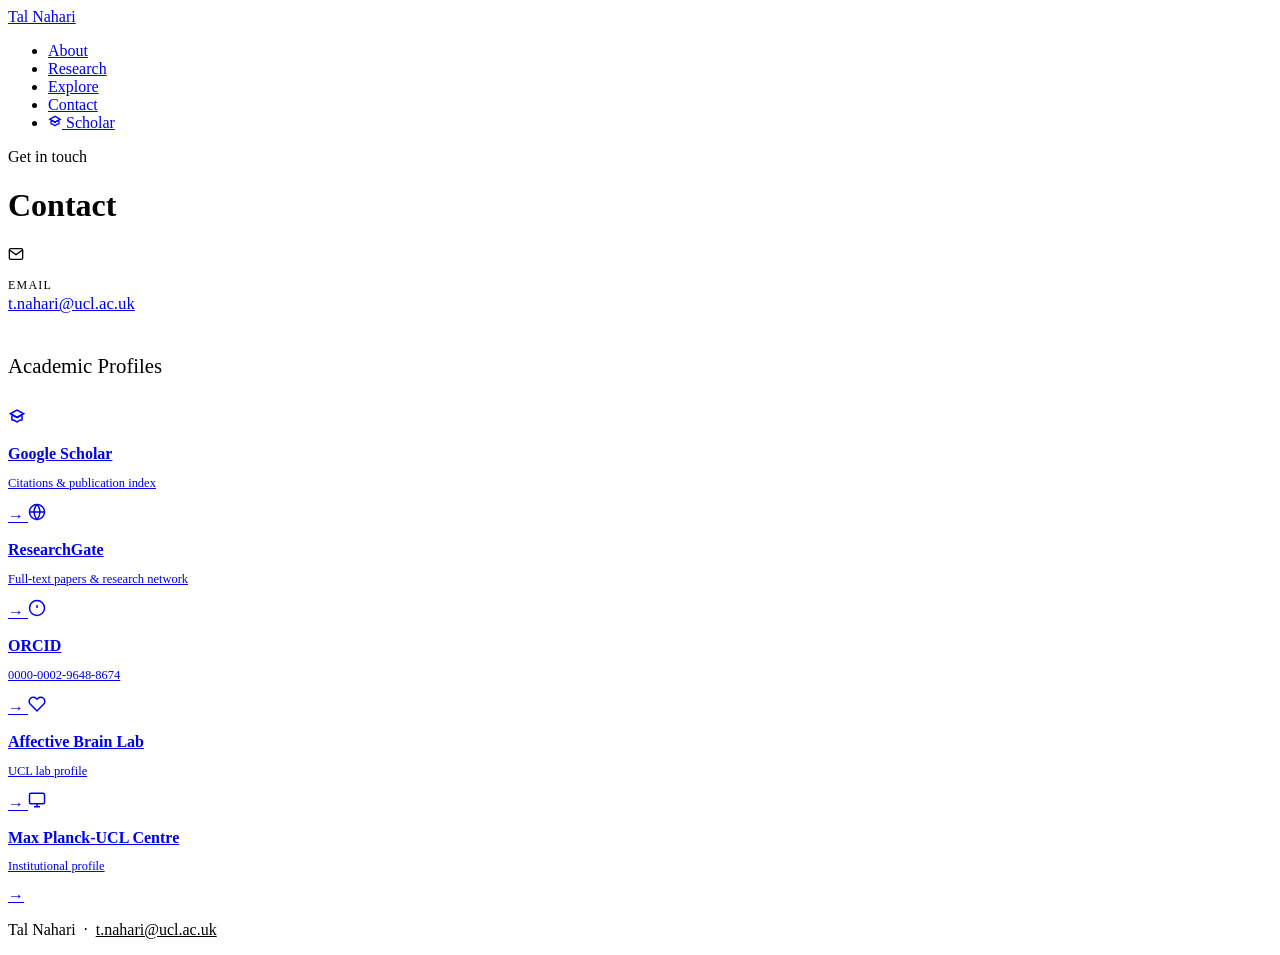
==== contact.html @ 0ed112f7 "Add files via upload" ====
<!DOCTYPE html>
<html lang="en">
<head>
  <meta charset="UTF-8" />
  <meta name="viewport" content="width=device-width, initial-scale=1.0" />
  <title>Contact — Tal Nahari</title>
  <link rel="stylesheet" href="style.css" />
</head>
<body>

  <!-- NAV -->
  <nav class="nav">
    <div class="nav-inner">
      <a href="index.html" class="nav-brand">Tal Nahari</a>
      <ul class="nav-links">
        <li><a href="index.html">About</a></li>
        <li><a href="research.html">Research</a></li>
        <li><a href="fun.html">Explore</a></li>
        <li><a href="contact.html" class="active">Contact</a></li>
        <li>
          <a href="https://scholar.google.com/citations?user=2rUbAiMAAAAJ&hl=en" target="_blank" rel="noopener" class="scholar-link">
            <svg width="14" height="14" viewBox="0 0 24 24" fill="none" stroke="currentColor" stroke-width="2.2" stroke-linecap="round"><path d="M12 14l9-5-9-5-9 5 9 5z"/><path d="M12 14l6.16-3.422a12.083 12.083 0 01.665 6.479A11.952 11.952 0 0012 20.055a11.952 11.952 0 00-6.824-2.998 12.078 12.078 0 01.665-6.479L12 14z"/></svg>
            Scholar
          </a>
        </li>
      </ul>
    </div>
  </nav>

  <main class="page" style="max-width: 600px;">

    <div class="page-header">
      <p class="eyebrow">Get in touch</p>
      <h1>Contact</h1>
    </div>

    <!-- EMAIL -->
    <div class="contact-line" style="margin-bottom: 2.5rem;">
      <svg width="16" height="16" viewBox="0 0 24 24" fill="none" stroke="currentColor" stroke-width="2"><path d="M4 4h16c1.1 0 2 .9 2 2v12c0 1.1-.9 2-2 2H4c-1.1 0-2-.9-2-2V6c0-1.1.9-2 2-2z"/><polyline points="22,6 12,13 2,6"/></svg>
      <div>
        <p style="font-size:0.75rem;letter-spacing:0.1em;text-transform:uppercase;color:var(--muted);margin-bottom:0.1rem">Email</p>
        <a href="mailto:t.nahari@ucl.ac.uk" style="font-size:1.05rem;">t.nahari@ucl.ac.uk</a>
      </div>
    </div>

    <!-- ACADEMIC PROFILES -->
    <h3 style="font-family:var(--font-display);font-size:1.3rem;font-weight:400;margin-bottom:1.2rem;padding-bottom:0.6rem;border-bottom:1px solid var(--border);">Academic Profiles</h3>

    <div class="profile-links-list">

      <a href="https://scholar.google.com/citations?user=2rUbAiMAAAAJ&hl=en" target="_blank" rel="noopener" class="profile-link">
        <svg width="18" height="18" viewBox="0 0 24 24" fill="none" stroke="currentColor" stroke-width="2"><path d="M12 14l9-5-9-5-9 5 9 5z"/><path d="M12 14l6.16-3.422a12.083 12.083 0 01.665 6.479A11.952 11.952 0 0012 20.055a11.952 11.952 0 00-6.824-2.998 12.078 12.078 0 01.665-6.479L12 14z"/></svg>
        <div class="pl-label">
          <p style="font-weight:600;margin-bottom:0">Google Scholar</p>
          <p style="font-size:0.78rem;color:var(--muted);font-weight:400">Citations &amp; publication index</p>
        </div>
        <span class="pl-arrow">&#8594;</span>
      </a>

      <a href="https://www.researchgate.net/profile/Tal-Nahari" target="_blank" rel="noopener" class="profile-link">
        <svg width="18" height="18" viewBox="0 0 24 24" fill="none" stroke="currentColor" stroke-width="2"><circle cx="12" cy="12" r="10"/><line x1="2" y1="12" x2="22" y2="12"/><path d="M12 2a15.3 15.3 0 0 1 4 10 15.3 15.3 0 0 1-4 10 15.3 15.3 0 0 1-4-10 15.3 15.3 0 0 1 4-10z"/></svg>
        <div class="pl-label">
          <p style="font-weight:600;margin-bottom:0">ResearchGate</p>
          <p style="font-size:0.78rem;color:var(--muted);font-weight:400">Full-text papers &amp; research network</p>
        </div>
        <span class="pl-arrow">&#8594;</span>
      </a>

      <a href="https://orcid.org/0000-0002-9648-8674" target="_blank" rel="noopener" class="profile-link">
        <svg width="18" height="18" viewBox="0 0 24 24" fill="none" stroke="currentColor" stroke-width="2"><circle cx="12" cy="12" r="10"/><line x1="12" y1="8" x2="12" y2="12"/><line x1="12" y1="16" x2="12.01" y2="16"/></svg>
        <div class="pl-label">
          <p style="font-weight:600;margin-bottom:0">ORCID</p>
          <p style="font-size:0.78rem;color:var(--muted);font-weight:400">0000-0002-9648-8674</p>
        </div>
        <span class="pl-arrow">&#8594;</span>
      </a>

      <a href="https://affectivebrain.com/?page_id=7179" target="_blank" rel="noopener" class="profile-link">
        <svg width="18" height="18" viewBox="0 0 24 24" fill="none" stroke="currentColor" stroke-width="2"><path d="M20.84 4.61a5.5 5.5 0 0 0-7.78 0L12 5.67l-1.06-1.06a5.5 5.5 0 0 0-7.78 7.78l1.06 1.06L12 21.23l7.78-7.78 1.06-1.06a5.5 5.5 0 0 0 0-7.78z"/></svg>
        <div class="pl-label">
          <p style="font-weight:600;margin-bottom:0">Affective Brain Lab</p>
          <p style="font-size:0.78rem;color:var(--muted);font-weight:400">UCL lab profile</p>
        </div>
        <span class="pl-arrow">&#8594;</span>
      </a>

      <a href="https://www.mps-ucl-centre.mpg.de/person/131955" target="_blank" rel="noopener" class="profile-link">
        <svg width="18" height="18" viewBox="0 0 24 24" fill="none" stroke="currentColor" stroke-width="2"><rect x="2" y="3" width="20" height="14" rx="2" ry="2"/><line x1="8" y1="21" x2="16" y2="21"/><line x1="12" y1="17" x2="12" y2="21"/></svg>
        <div class="pl-label">
          <p style="font-weight:600;margin-bottom:0">Max Planck-UCL Centre</p>
          <p style="font-size:0.78rem;color:var(--muted);font-weight:400">Institutional profile</p>
        </div>
        <span class="pl-arrow">&#8594;</span>
      </a>



    </div>

  </main>

  <footer>
    <p>Tal Nahari &nbsp;·&nbsp; <a href="mailto:t.nahari@ucl.ac.uk" style="color:var(--accent)">t.nahari@ucl.ac.uk</a></p>
  </footer>

</body>
</html>
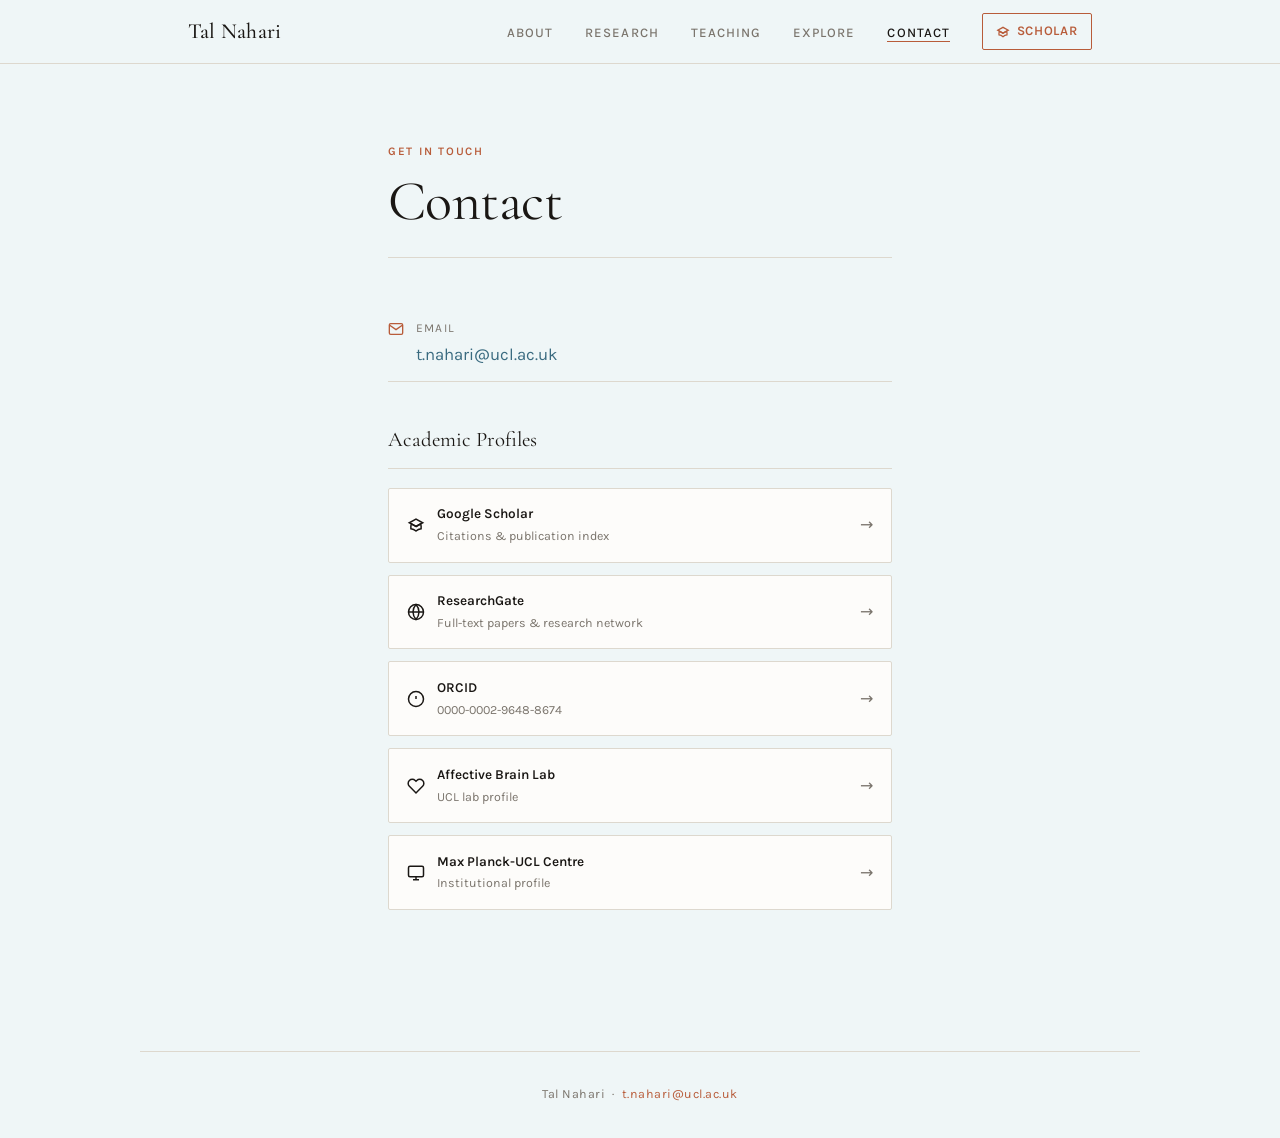
==== commit 961237fa: "Update contact.html" ====
--- a/contact.html
+++ b/contact.html
@@ -15,6 +15,7 @@
       <ul class="nav-links">
         <li><a href="index.html">About</a></li>
         <li><a href="research.html">Research</a></li>
+        <li><a href="teaching.html">Teaching</a></li>
         <li><a href="fun.html">Explore</a></li>
         <li><a href="contact.html" class="active">Contact</a></li>
         <li>
--- a/style.css
+++ b/style.css
@@ -0,0 +1,572 @@
+/* ============================================
+   TAL NAHARI — Personal Academic Website
+   ============================================ */
+
+@import url('https://fonts.googleapis.com/css2?family=Cormorant+Garamond:ital,wght@0,300;0,400;0,500;0,600;1,300;1,400;1,500&family=Karla:ital,wght@0,300;0,400;0,500;0,600;1,300&display=swap');
+
+/* ---- Reset & Base ---- */
+*, *::before, *::after { box-sizing: border-box; margin: 0; padding: 0; }
+
+:root {
+  --bg:       #eff6f7;
+  --bg2:      #EEEAE2;
+  --white:    #FDFCFA;
+  --text:     #1A1714;
+  --muted:    #7A746C;
+  --border:   #DDD8CE;
+  --accent:   #B85C3A;
+  --accent-h: #9B4728;
+  --teal:     #3A6B80;
+  --sage:     #537A5A;
+  --sand:     #C9A96E;
+
+  /* --bg:       #abeff8;
+  --bg2:      #abe8f5;
+  --white:    #FCFEFE;
+
+  --text:     #142126;
+  --muted:    #61727A;
+  --border:   #C9D7DC;
+
+  --accent:   #3A6B80;
+  --accent-h: #2E586A;
+
+  --teal:     #2F6175;
+  --sage:     #5F7F7B;
+  --sand:     #B8A17A; */
+
+  --font-display: 'Cormorant Garamond', Georgia, serif;
+  --font-body:    'Karla', system-ui, sans-serif;
+
+  --nav-h: 64px;
+  --max-w: 1000px;
+  --gap:   clamp(1.5rem, 4vw, 3rem);
+}
+
+html { scroll-behavior: smooth; }
+
+body {
+  background: var(--bg);
+  color: var(--text);
+  font-family: var(--font-body);
+  font-size: clamp(15px, 1.8vw, 17px);
+  line-height: 1.75;
+  -webkit-font-smoothing: antialiased;
+}
+
+a { color: inherit; text-decoration: none; }
+img { max-width: 100%; display: block; }
+ul { list-style: none; }
+
+/* ---- NAV ---- */
+.nav {
+  position: sticky; top: 0; z-index: 100;
+  background: var(--bg);
+  border-bottom: 1px solid var(--border);
+  height: var(--nav-h);
+}
+.nav-inner {
+  max-width: var(--max-w);
+  margin: 0 auto;
+  padding: 0 var(--gap);
+  height: 100%;
+  display: flex;
+  align-items: center;
+  justify-content: space-between;
+}
+.nav-brand {
+  font-family: var(--font-display);
+  font-size: 1.35rem;
+  font-weight: 500;
+  letter-spacing: 0.01em;
+  color: var(--text);
+  transition: color .2s;
+}
+.nav-brand:hover { color: var(--accent); }
+
+.nav-links {
+  display: flex;
+  align-items: center;
+  gap: 2rem;
+}
+.nav-links a {
+  font-size: 0.82rem;
+  font-weight: 500;
+  letter-spacing: 0.08em;
+  text-transform: uppercase;
+  color: var(--muted);
+  transition: color .2s;
+  position: relative;
+  padding-bottom: 2px;
+}
+.nav-links a::after {
+  content: '';
+  position: absolute;
+  bottom: 0; left: 0;
+  width: 0; height: 1px;
+  background: var(--accent);
+  transition: width .25s ease;
+}
+.nav-links a:hover,
+.nav-links a.active {
+  color: var(--text);
+}
+.nav-links a:hover::after,
+.nav-links a.active::after { width: 100%; }
+
+.nav-links .scholar-link {
+  display: flex;
+  align-items: center;
+  gap: 0.4rem;
+  color: var(--accent);
+  font-weight: 600;
+  letter-spacing: 0.05em;
+  padding: 0.35rem 0.85rem;
+  border: 1px solid var(--accent);
+  border-radius: 2px;
+  transition: background .2s, color .2s;
+}
+.nav-links .scholar-link::after { display: none; }
+.nav-links .scholar-link:hover {
+  background: var(--accent);
+  color: var(--white);
+}
+
+/* ---- PAGE WRAPPER ---- */
+.page {
+  max-width: var(--max-w);
+  margin: 0 auto;
+  padding: clamp(2.5rem, 6vw, 5rem) var(--gap);
+}
+
+/* ---- PAGE HEADER ---- */
+.page-header {
+  margin-bottom: 3rem;
+  padding-bottom: 1.5rem;
+  border-bottom: 1px solid var(--border);
+}
+.page-header .eyebrow {
+  font-size: 0.72rem;
+  letter-spacing: 0.15em;
+  text-transform: uppercase;
+  color: var(--accent);
+  font-weight: 600;
+  margin-bottom: 0.5rem;
+}
+.page-header h1 {
+  font-family: var(--font-display);
+  font-size: clamp(2.4rem, 5vw, 3.5rem);
+  font-weight: 400;
+  line-height: 1.15;
+  letter-spacing: -0.01em;
+}
+
+/* ---- HOME / HERO ---- */
+.hero {
+  display: grid;
+  grid-template-columns: 1fr 300px;
+  gap: 4rem;
+  align-items: start;
+  padding-top: clamp(2.5rem, 6vw, 4.5rem);
+}
+.hero-text .greeting {
+  font-size: 0.75rem;
+  letter-spacing: 0.15em;
+  text-transform: uppercase;
+  color: var(--accent);
+  font-weight: 600;
+  margin-bottom: 1rem;
+}
+.hero-text h1 {
+  font-family: var(--font-display);
+  font-size: clamp(3rem, 7vw, 5rem);
+  font-weight: 300;
+  line-height: 1.05;
+  letter-spacing: -0.02em;
+  margin-bottom: 0.4rem;
+}
+.hero-text .title {
+  font-family: var(--font-display);
+  font-size: 1.2rem;
+  color: var(--muted);
+  font-style: italic;
+  margin-bottom: 1.6rem;
+  line-height: 1.4;
+}
+.hero-text .affil-line {
+  font-size: 0.82rem;
+  letter-spacing: 0.03em;
+  color: var(--muted);
+  border-left: 2px solid var(--sand);
+  padding-left: 0.85rem;
+  margin-bottom: 2rem;
+  line-height: 1.9;
+}
+.hero-text .affil-line a { color: var(--teal); text-decoration: underline; }
+.hero-text .bio {
+  font-size: 1.02rem;
+  line-height: 1.85;
+  color: var(--text);
+  max-width: 56ch;
+  margin-bottom: 2.5rem;
+}
+
+.hero-img {
+  position: relative;
+}
+.hero-img img {
+  width: 100%;
+  aspect-ratio: 3/4;
+  object-fit: cover;
+  object-position: top center;
+  filter: grayscale(10%) contrast(1.02);
+  transition: filter .4s;
+}
+.hero-img img:hover { filter: grayscale(0%) contrast(1); }
+.hero-img::before {
+  content: '';
+  position: absolute;
+  top: -10px; left: -10px;
+  right: 10px; bottom: 10px;
+  border: 1px solid var(--border);
+  z-index: -1;
+}
+
+/* Academic links */
+.academic-links {
+  display: flex;
+  flex-wrap: wrap;
+  gap: 0.75rem;
+  margin-bottom: 2.5rem;
+}
+.alink {
+  display: inline-flex;
+  align-items: center;
+  gap: 0.5rem;
+  font-size: 0.78rem;
+  letter-spacing: 0.07em;
+  text-transform: uppercase;
+  font-weight: 600;
+  padding: 0.45rem 1rem;
+  border: 1px solid var(--border);
+  border-radius: 2px;
+  color: var(--muted);
+  transition: all .2s;
+  background: var(--white);
+}
+.alink:hover {
+  border-color: var(--accent);
+  color: var(--accent);
+  background: var(--bg);
+}
+.alink svg { flex-shrink: 0; }
+
+/* Section title */
+.section-title {
+  font-family: var(--font-display);
+  font-size: 1.8rem;
+  font-weight: 400;
+  letter-spacing: -0.01em;
+  margin-bottom: 1.5rem;
+  padding-bottom: 0.75rem;
+  border-bottom: 1px solid var(--border);
+}
+
+/* Awards section */
+.awards-section { margin-top: 3.5rem; }
+.awards-grid {
+  display: grid;
+  gap: 0;
+}
+.award-row {
+  display: grid;
+  grid-template-columns: 70px 1fr;
+  gap: 1rem;
+  padding: 0.8rem 0;
+  border-bottom: 1px solid var(--border);
+  align-items: baseline;
+}
+.award-year {
+  font-size: 0.78rem;
+  font-weight: 600;
+  color: var(--accent);
+  letter-spacing: 0.06em;
+}
+.award-text { font-size: 0.92rem; line-height: 1.5; }
+
+/* ---- RESEARCH PAGE ---- */
+.interests-grid {
+  display: grid;
+  grid-template-columns: repeat(auto-fit, minmax(260px, 1fr));
+  gap: 1.5rem;
+  margin-bottom: 4rem;
+}
+.interest-card {
+  background: var(--white);
+  border: 1px solid var(--border);
+  padding: 1.75rem;
+  border-radius: 2px;
+  position: relative;
+  overflow: hidden;
+  transition: transform .2s, box-shadow .2s;
+}
+.interest-card::before {
+  content: '';
+  position: absolute;
+  top: 0; left: 0;
+  width: 3px; height: 100%;
+  background: var(--accent);
+  transition: width .3s;
+}
+.interest-card:nth-child(2)::before { background: var(--teal); }
+.interest-card:nth-child(3)::before { background: var(--sage); }
+.interest-card:hover { transform: translateY(-3px); box-shadow: 0 8px 30px rgba(0,0,0,0.07); }
+.interest-num {
+  font-family: var(--font-display);
+  font-size: 2.5rem;
+  color: var(--border);
+  line-height: 1;
+  margin-bottom: 0.75rem;
+}
+.interest-card h3 {
+  font-family: var(--font-display);
+  font-size: 1.2rem;
+  font-weight: 500;
+  margin-bottom: 0.5rem;
+}
+.interest-card p { font-size: 0.88rem; color: var(--muted); line-height: 1.6; }
+
+/* Publications */
+.pubs-list { display: grid; gap: 0; }
+.pub-item {
+  padding: 1.5rem 0;
+  border-bottom: 1px solid var(--border);
+  display: grid;
+  grid-template-columns: 70px 1fr;
+  gap: 1.5rem;
+  align-items: start;
+  transition: background .2s;
+}
+.pub-year {
+  font-family: var(--font-display);
+  font-size: 1.4rem;
+  color: var(--accent);
+  font-weight: 300;
+  padding-top: 2px;
+}
+.pub-content .pub-title {
+  font-family: var(--font-display);
+  font-size: 1.1rem;
+  font-weight: 500;
+  line-height: 1.35;
+  margin-bottom: 0.3rem;
+}
+.pub-content .pub-authors {
+  font-size: 0.84rem;
+  color: var(--muted);
+  margin-bottom: 0.25rem;
+  line-height: 1.5;
+}
+.pub-content .pub-authors strong { color: var(--text); }
+.pub-content .pub-journal {
+  font-size: 0.82rem;
+  color: var(--teal);
+  font-style: italic;
+  font-family: var(--font-display);
+}
+.pub-content .pub-doi {
+  display: inline-flex;
+  align-items: center;
+  gap: 0.3rem;
+  margin-top: 0.5rem;
+  font-size: 0.75rem;
+  color: var(--muted);
+  letter-spacing: 0.04em;
+  text-transform: uppercase;
+  transition: color .2s;
+}
+.pub-content .pub-doi:hover { color: var(--accent); }
+.pub-tag {
+  display: inline-block;
+  font-size: 0.68rem;
+  letter-spacing: 0.1em;
+  text-transform: uppercase;
+  background: var(--bg2);
+  color: var(--muted);
+  padding: 0.15rem 0.55rem;
+  border-radius: 1px;
+  margin-right: 0.4rem;
+  margin-top: 0.4rem;
+}
+
+/* ---- FUN / EXPLORE PAGE ---- */
+.fun-intro {
+  font-family: var(--font-display);
+  font-size: 1.15rem;
+  font-style: italic;
+  color: var(--muted);
+  max-width: 60ch;
+  margin-bottom: 4rem;
+  line-height: 1.8;
+}
+.viz-section {
+  margin-bottom: 5rem;
+}
+.viz-title {
+  font-family: var(--font-display);
+  font-size: 1.6rem;
+  font-weight: 400;
+  margin-bottom: 0.4rem;
+}
+.viz-subtitle {
+  font-size: 0.82rem;
+  color: var(--muted);
+  letter-spacing: 0.04em;
+  margin-bottom: 1.75rem;
+}
+
+/* Wordcloud */
+#wordcloud-canvas {
+  width: 100%;
+  max-width: 860px;
+  height: 420px;
+  border: 1px solid var(--border);
+  background: var(--white);
+  border-radius: 2px;
+}
+
+/* Paper palette */
+.palette-grid {
+  display: grid;
+  grid-template-columns: repeat(auto-fill, minmax(280px, 1fr));
+  gap: 1rem;
+}
+.palette-card {
+  border: 1px solid var(--border);
+  border-radius: 2px;
+  overflow: hidden;
+  background: var(--white);
+  transition: transform .2s, box-shadow .2s;
+  cursor: default;
+}
+.palette-card:hover {
+  transform: translateY(-3px);
+  box-shadow: 0 10px 30px rgba(0,0,0,0.08);
+}
+.palette-swatches {
+  display: flex;
+  height: 60px;
+}
+.swatch { flex: 1; }
+.palette-info {
+  padding: 1rem 1.1rem;
+}
+.palette-info .p-year {
+  font-size: 0.72rem;
+  letter-spacing: 0.12em;
+  text-transform: uppercase;
+  color: var(--muted);
+  margin-bottom: 0.2rem;
+}
+.palette-info .p-title {
+  font-family: var(--font-display);
+  font-size: 0.98rem;
+  font-weight: 500;
+  line-height: 1.3;
+  margin-bottom: 0.3rem;
+}
+.palette-info .p-journal {
+  font-size: 0.78rem;
+  color: var(--muted);
+  font-style: italic;
+  font-family: var(--font-display);
+}
+
+/* Timeline */
+#timeline-container {
+  overflow-x: auto;
+  padding: 1rem 0;
+}
+.timeline-wrap {
+  min-width: 640px;
+}
+
+/* ---- CONTACT PAGE ---- */
+.contact-grid {
+  display: grid;
+  grid-template-columns: 1fr 1fr;
+  gap: 4rem;
+  align-items: start;
+}
+.contact-block h3 {
+  font-family: var(--font-display);
+  font-size: 1.3rem;
+  font-weight: 400;
+  margin-bottom: 1.2rem;
+  padding-bottom: 0.6rem;
+  border-bottom: 1px solid var(--border);
+}
+.contact-line {
+  display: flex;
+  align-items: flex-start;
+  gap: 0.75rem;
+  padding: 0.7rem 0;
+  border-bottom: 1px solid var(--border);
+  font-size: 0.92rem;
+}
+.contact-line svg { margin-top: 3px; flex-shrink: 0; color: var(--accent); }
+.contact-line a { color: var(--teal); transition: color .2s; }
+.contact-line a:hover { color: var(--accent); }
+.profile-links-list { display: grid; gap: 0.75rem; margin-top: 1rem; }
+.profile-link {
+  display: flex;
+  align-items: center;
+  gap: 0.75rem;
+  padding: 0.85rem 1.1rem;
+  border: 1px solid var(--border);
+  border-radius: 2px;
+  background: var(--white);
+  font-size: 0.85rem;
+  font-weight: 500;
+  transition: all .2s;
+  color: var(--text);
+}
+.profile-link:hover {
+  border-color: var(--accent);
+  background: var(--bg);
+  color: var(--accent);
+}
+.profile-link .pl-label { flex: 1; }
+.profile-link .pl-arrow { color: var(--muted); font-size: 1rem; }
+.profile-link:hover .pl-arrow { color: var(--accent); }
+
+/* ---- FOOTER ---- */
+footer {
+  border-top: 1px solid var(--border);
+  padding: 2rem var(--gap);
+  text-align: center;
+  font-size: 0.78rem;
+  color: var(--muted);
+  letter-spacing: 0.04em;
+  max-width: var(--max-w);
+  margin: 4rem auto 0;
+}
+
+/* ---- RESPONSIVE ---- */
+@media (max-width: 700px) {
+  .hero {
+    grid-template-columns: 1fr;
+    gap: 2.5rem;
+  }
+  .hero-img { order: -1; max-width: 260px; }
+  .hero-img::before { display: none; }
+  .contact-grid { grid-template-columns: 1fr; gap: 2.5rem; }
+  .pub-item { grid-template-columns: 1fr; gap: 0.3rem; }
+  .pub-year { font-size: 1rem; }
+  .nav-links .scholar-link { display: none; }
+}
+
+@media (max-width: 480px) {
+  .nav-links { gap: 1.1rem; }
+  .nav-links a { font-size: 0.72rem; }
+}
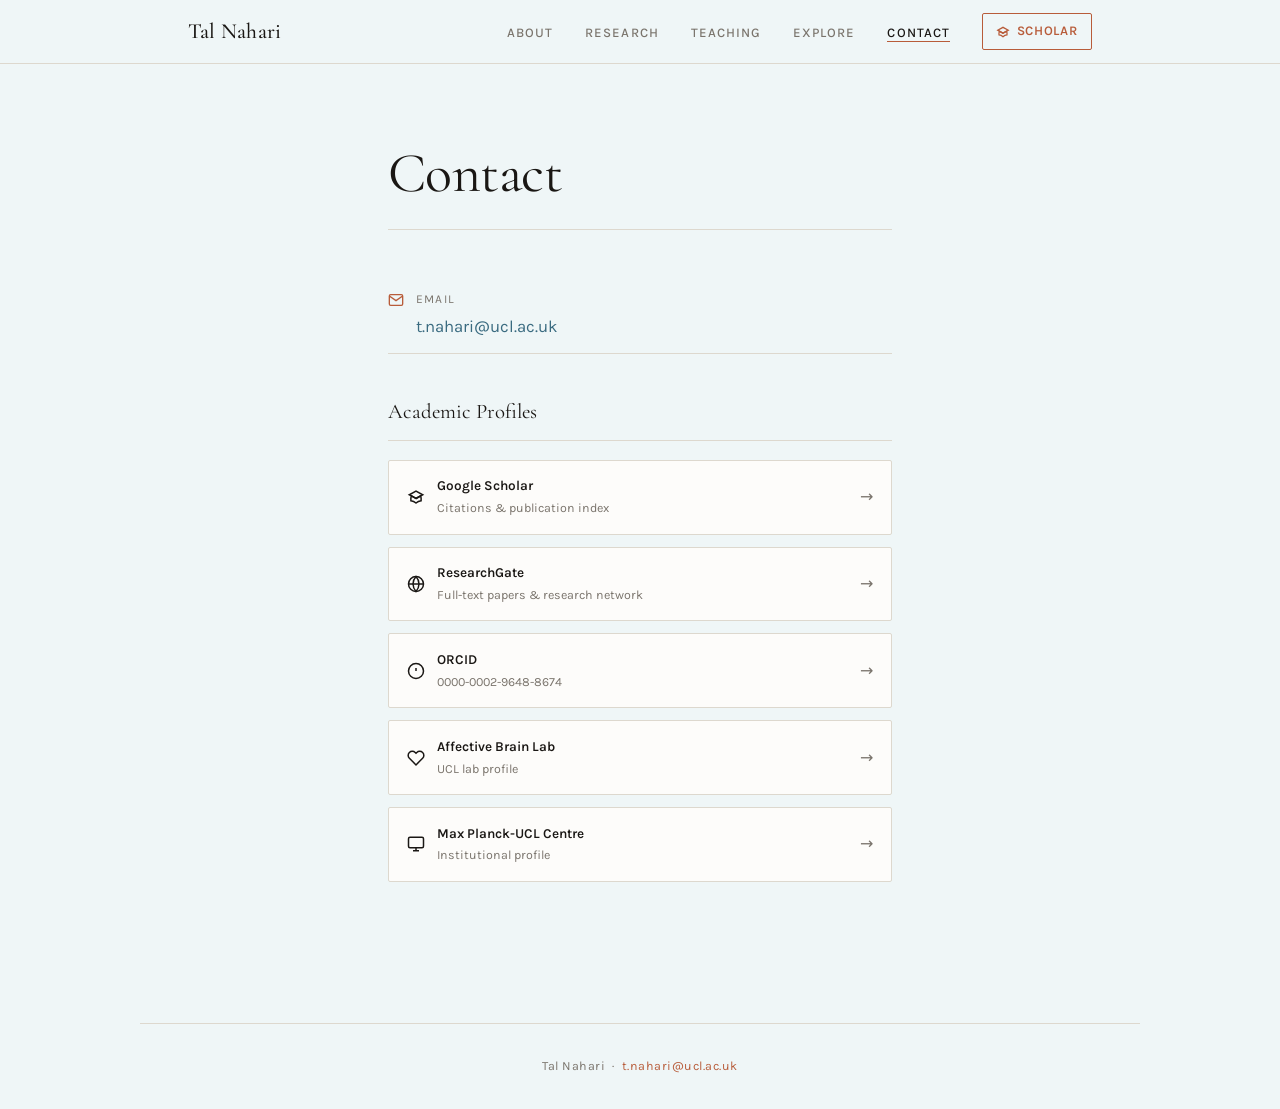
==== commit 96e59585: "Update contact.html" ====
--- a/contact.html
+++ b/contact.html
@@ -31,7 +31,6 @@
   <main class="page" style="max-width: 600px;">
 
     <div class="page-header">
-      <p class="eyebrow">Get in touch</p>
       <h1>Contact</h1>
     </div>
 
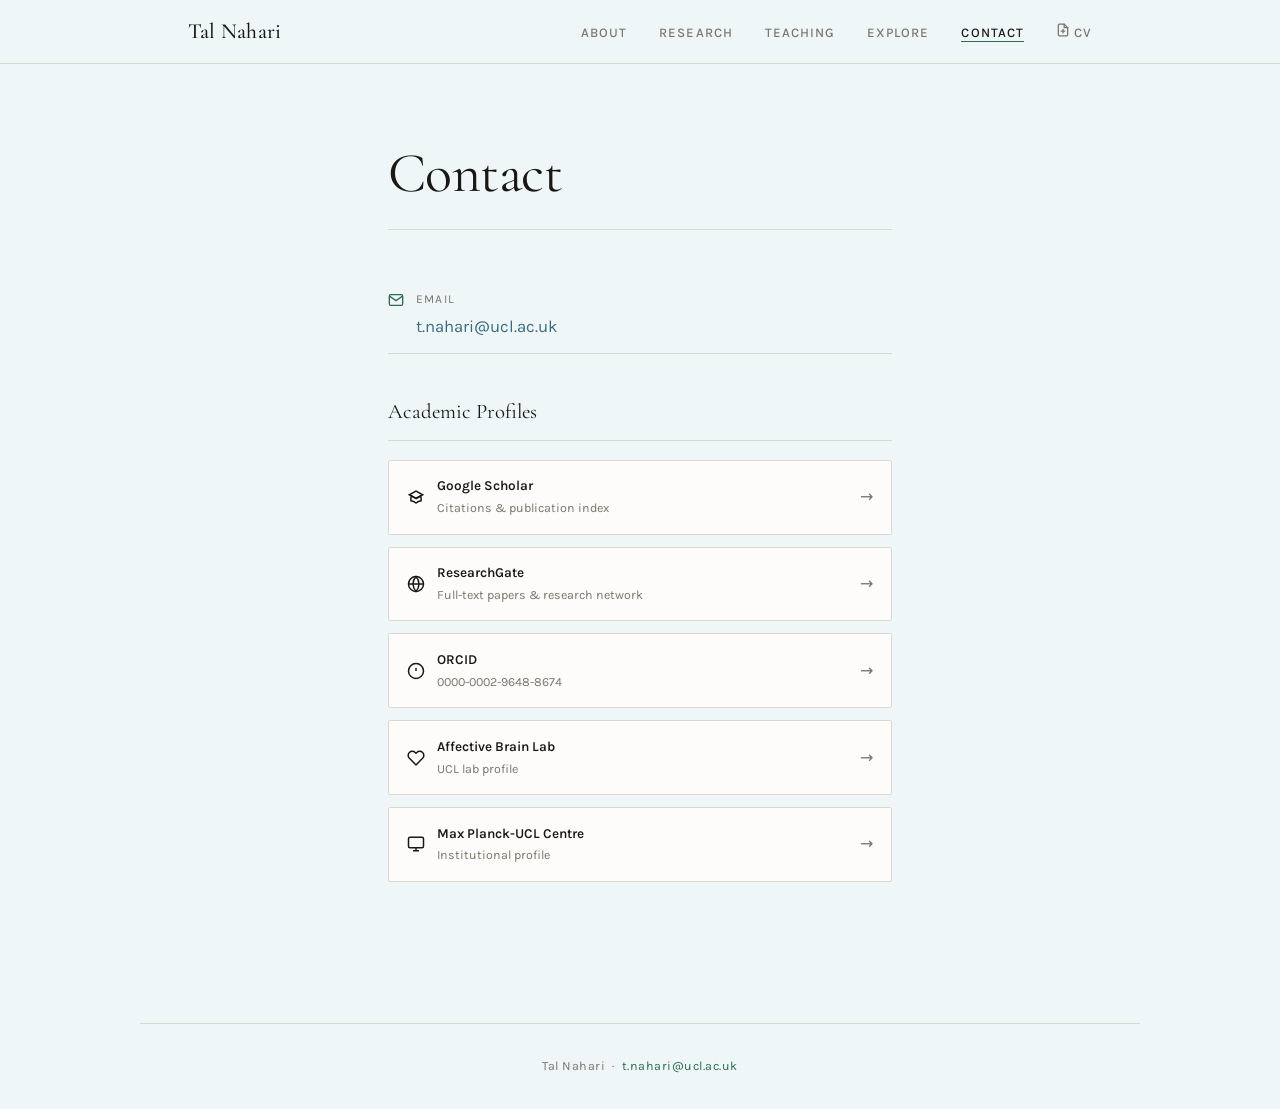
==== commit 0bb5453d: "Update contact.html" ====
--- a/contact.html
+++ b/contact.html
@@ -19,9 +19,9 @@
         <li><a href="fun.html">Explore</a></li>
         <li><a href="contact.html" class="active">Contact</a></li>
         <li>
-          <a href="https://scholar.google.com/citations?user=2rUbAiMAAAAJ&hl=en" target="_blank" rel="noopener" class="scholar-link">
-            <svg width="14" height="14" viewBox="0 0 24 24" fill="none" stroke="currentColor" stroke-width="2.2" stroke-linecap="round"><path d="M12 14l9-5-9-5-9 5 9 5z"/><path d="M12 14l6.16-3.422a12.083 12.083 0 01.665 6.479A11.952 11.952 0 0012 20.055a11.952 11.952 0 00-6.824-2.998 12.078 12.078 0 01.665-6.479L12 14z"/></svg>
-            Scholar
+          <a href="Nahari_Tal_CV.pdf" download class="cv-link">
+            <svg width="14" height="14" viewBox="0 0 24 24" fill="none" stroke="currentColor" stroke-width="2.2" stroke-linecap="round" stroke-linejoin="round"><path d="M14 2H6a2 2 0 0 0-2 2v16a2 2 0 0 0 2 2h12a2 2 0 0 0 2-2V8z"/><polyline points="14 2 14 8 20 8"/><line x1="12" y1="11" x2="12" y2="17"/><line x1="9" y1="14" x2="15" y2="14"/></svg>
+            CV
           </a>
         </li>
       </ul>
--- a/style.css
+++ b/style.css
@@ -14,8 +14,8 @@
   --text:     #1A1714;
   --muted:    #7A746C;
   --border:   #DDD8CE;
-  --accent:   #B85C3A;
-  --accent-h: #9B4728;
+  --accent:   #2D6A4F;   
+  --accent-h: #1B4332;  
   --teal:     #3A6B80;
   --sage:     #537A5A;
   --sand:     #C9A96E;
